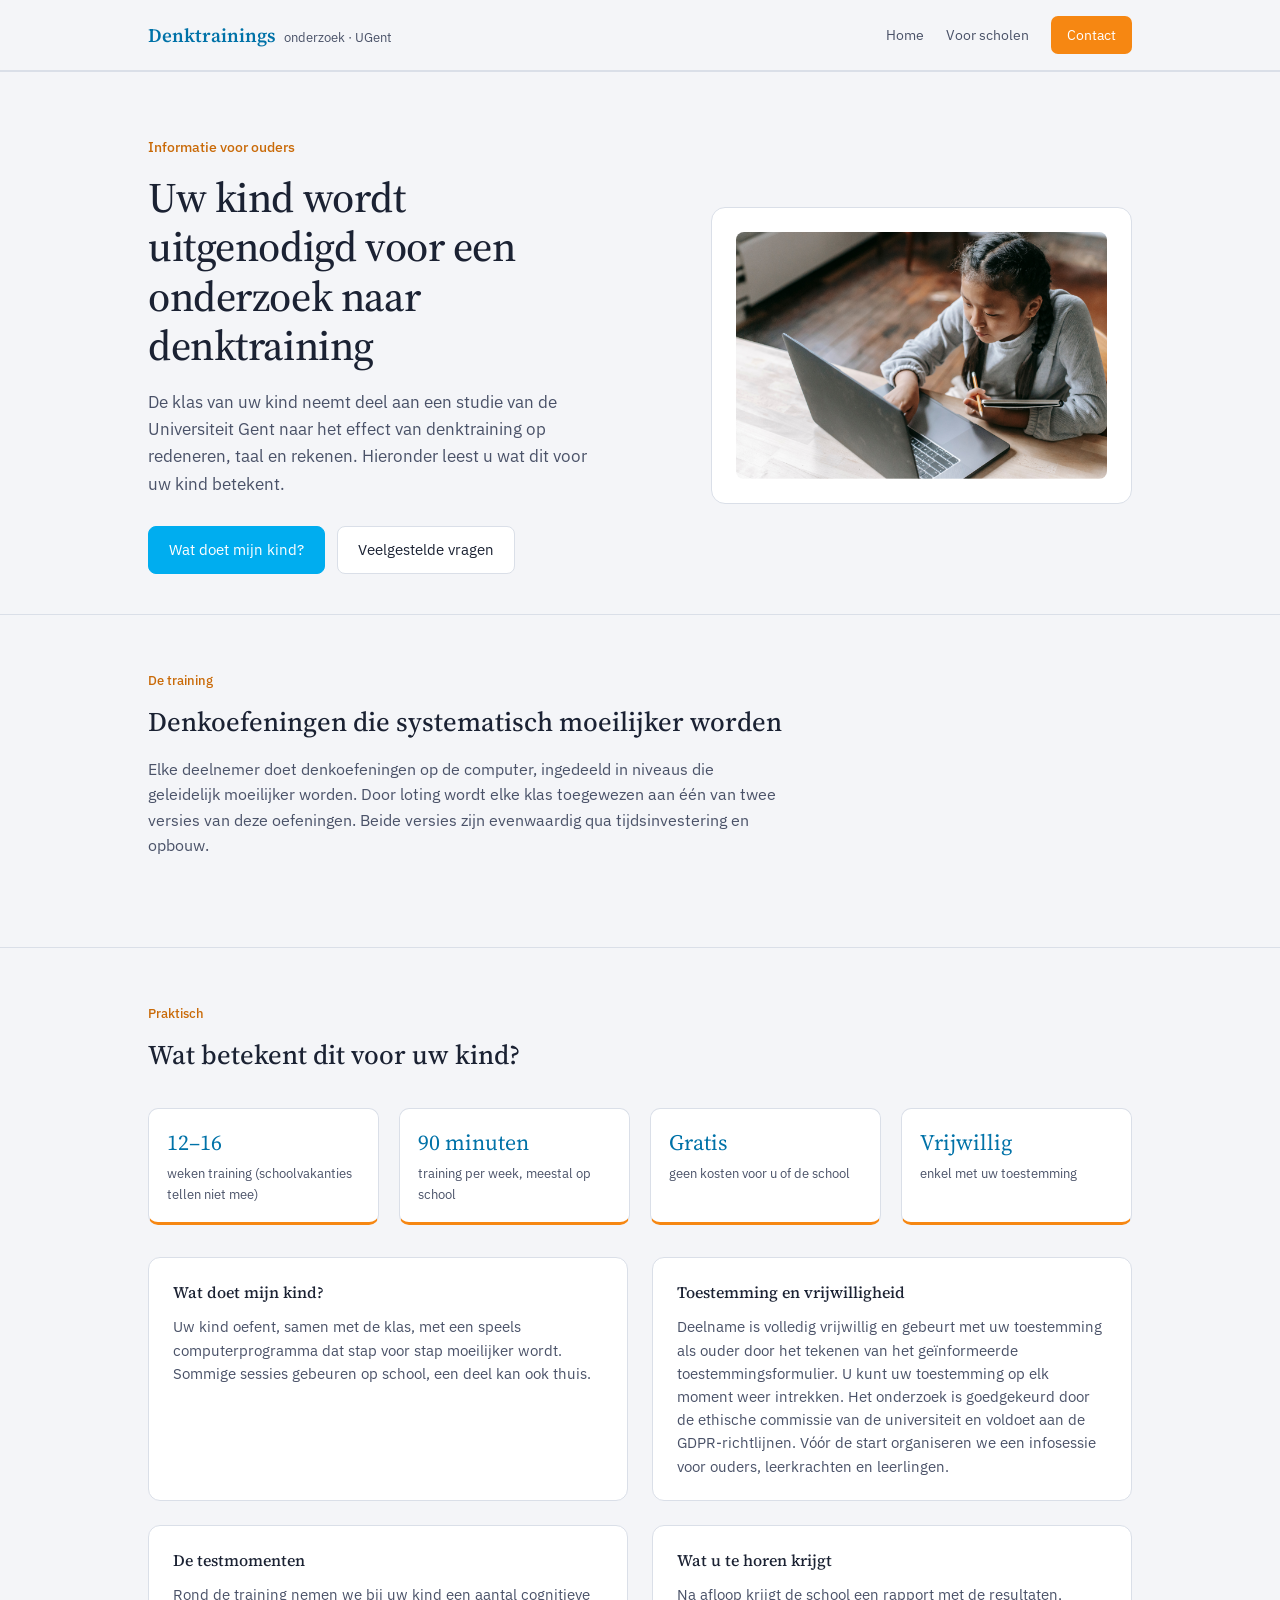
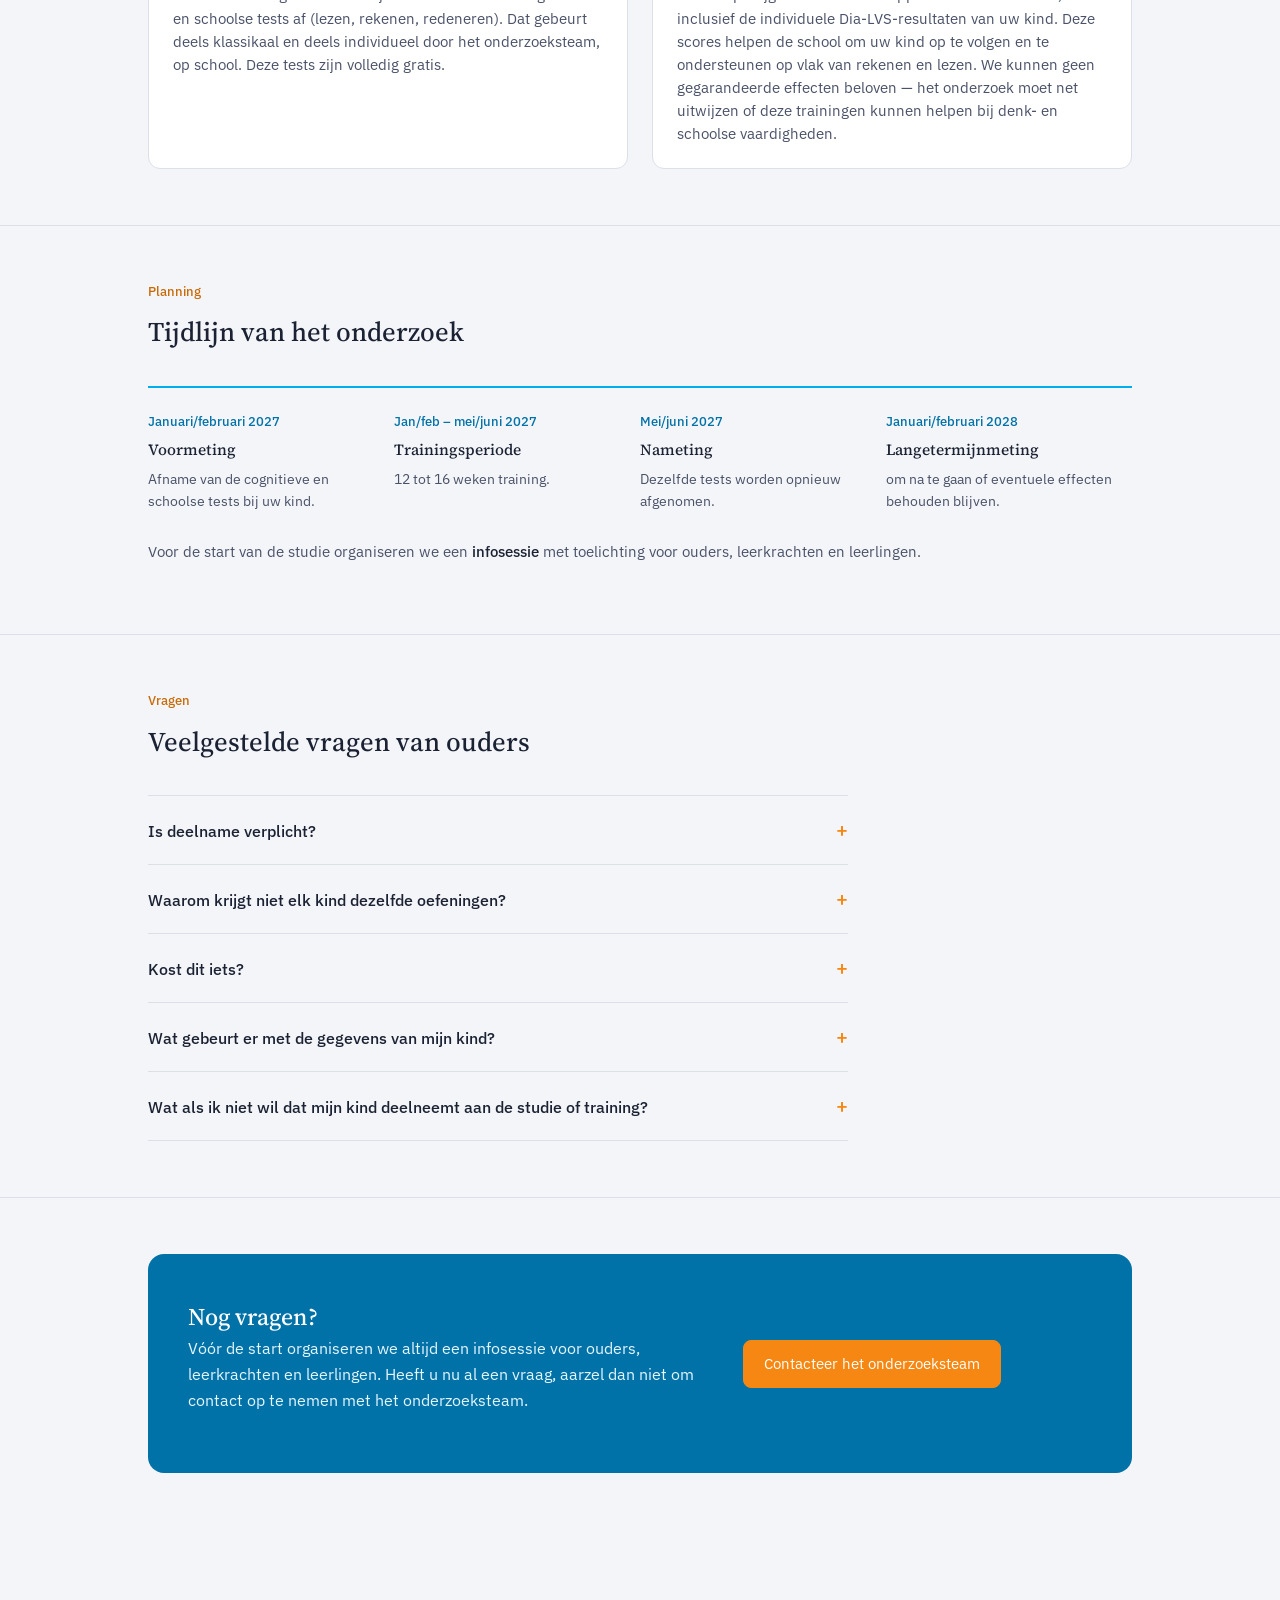
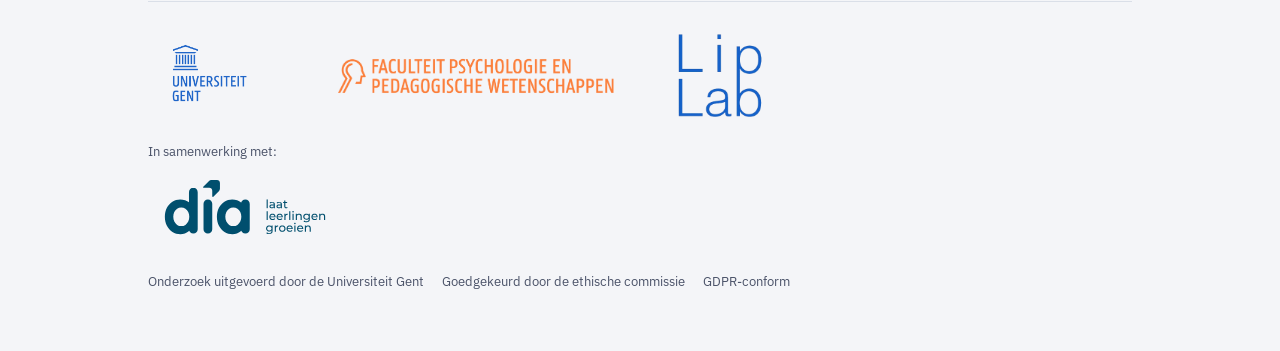
==== ouders.html @ ba345ba7 "make information website" ====
<!DOCTYPE html>
<html lang="nl">
<head>
<meta charset="UTF-8">
<meta name="viewport" content="width=device-width, initial-scale=1.0">
<title>Informatie voor ouders</title>
<link rel="preconnect" href="https://fonts.googleapis.com">
<link rel="preconnect" href="https://fonts.gstatic.com" crossorigin>
<link href="https://fonts.googleapis.com/css2?family=Source+Serif+4:opsz,wght@8..60,400;8..60,500;8..60,600&family=IBM+Plex+Sans:wght@400;500;600&display=swap" rel="stylesheet">
<link rel="stylesheet" href="assets/style.css">
</head>
<body>

<header>
  <div class="headerbar">
    <a href="index.html" class="wordmark"><b>Denktrainings</b><span>onderzoek · UGent</span></a>
    <nav>
      <a href="index.html" class="hide-mobile">Home</a>
      <a href="scholen.html" class="hide-mobile">Voor scholen</a>
      <a href="#contact" class="pill">Contact</a>
    </nav>
  </div>
</header>

<main>
  <section class="hero" style="padding-bottom: 40px;">
  <div class="wrap hero-grid">
    <div>
      <div class="eyebrow-line">Informatie voor ouders</div>
      <h1 style="max-width: 20ch;">Uw kind wordt uitgenodigd voor een onderzoek naar denktraining</h1>
      <p class="lead" style="margin-top: 18px;">De klas van uw kind neemt deel aan een studie van de Universiteit Gent naar het effect van denktraining op redeneren, taal en rekenen. Hieronder leest u wat dit voor uw kind betekent.</p>
      <div class="cta-row">
        <a href="#deelname" class="btn btn-primary">Wat doet mijn kind?</a>
        <a href="#faq" class="btn btn-ghost">Veelgestelde vragen</a>
      </div>
    </div>
    <figure class="hero-image" style="margin: 0;">
      <img src="assets/img/foto-ouders.png" alt="Kind op een computer">
    </figure>
  </div>
</section>


  <section id="trainingen">
    <div class="wrap">
      <div class="section-head narrow">
        <div class="section-tag">De training</div>
        <h2 class="section-title">Denkoefeningen die systematisch moeilijker worden</h2>
        <p style="margin-top: 14px;">Elke deelnemer doet denkoefeningen op de computer, ingedeeld in niveaus die geleidelijk moeilijker worden. Door loting wordt elke klas toegewezen aan één van twee versies van deze oefeningen. Beide versies zijn evenwaardig qua tijdsinvestering en opbouw.</p>
      </div>
    </div>
  </section>

  <section id="deelname">
    <div class="wrap">
      <div class="section-head">
        <div class="section-tag">Praktisch</div>
        <h2 class="section-title">Wat betekent dit voor uw kind?</h2>
      </div>

      <div class="fact-strip" style="margin-bottom: 32px;">
        <div class="fact"><div class="num">12–16</div><div class="label">weken training (schoolvakanties tellen niet mee)</div></div>
        <div class="fact"><div class="num">90 minuten</div><div class="label">training per week, meestal op school</div></div>
        <div class="fact"><div class="num">Gratis</div><div class="label">geen kosten voor u of de school</div></div>
        <div class="fact"><div class="num">Vrijwillig</div><div class="label">enkel met uw toestemming</div></div>
      </div>

      <div class="practical-grid">
        <div class="info-card">
          <h3>Wat doet mijn kind?</h3>
          <p>Uw kind oefent, samen met de klas, met een speels computerprogramma dat stap voor stap moeilijker wordt. Sommige sessies gebeuren op school, een deel kan ook thuis.</p>
        </div>
        <div class="info-card">
          <h3>Toestemming en vrijwilligheid</h3>
          <p>Deelname is volledig vrijwillig en gebeurt met uw toestemming als ouder door het tekenen van het geïnformeerde toestemmingsformulier. U kunt uw toestemming op elk moment weer intrekken. Het onderzoek is goedgekeurd door de ethische commissie van de universiteit en voldoet aan de GDPR-richtlijnen. Vóór de start organiseren we een infosessie voor ouders, leerkrachten en leerlingen.</p>
        </div>
        <div class="info-card">
          <h3>De testmomenten</h3>
          <p>Rond de training nemen we bij uw kind een aantal cognitieve en schoolse tests af (lezen, rekenen, redeneren). Dat gebeurt deels klassikaal en deels individueel door het onderzoeksteam, op school. Deze tests zijn volledig gratis.</p>
        </div>
        <div class="info-card">
          <h3>Wat u te horen krijgt</h3>
          <p>Na afloop krijgt de school een rapport met de resultaten, inclusief de individuele Dia-LVS-resultaten van uw kind. Deze scores helpen de school om uw kind op te volgen en te ondersteunen op vlak van rekenen en lezen. We kunnen geen gegarandeerde effecten beloven — het onderzoek moet net uitwijzen of deze trainingen kunnen helpen bij denk- en schoolse vaardigheden.</p>
        </div>
      </div>
    </div>
  </section>

  <section id="tijdlijn">
    <div class="wrap">
      <div class="section-head">
        <div class="section-tag">Planning</div>
        <h2 class="section-title">Tijdlijn van het onderzoek</h2>
      </div>
      <div class="timeline">
        <div class="tl-item">
          <div class="tl-when">Januari/februari 2027</div>
          <h3>Voormeting</h3>
          <p>Afname van de cognitieve en schoolse tests bij uw kind.</p>
        </div>
        <div class="tl-item">
          <div class="tl-when">Jan/feb – mei/juni 2027</div>
          <h3>Trainingsperiode</h3>
          <p>12 tot 16 weken training.</p>
        </div>
        <div class="tl-item">
          <div class="tl-when">Mei/juni 2027</div>
          <h3>Nameting</h3>
          <p>Dezelfde tests worden opnieuw afgenomen.</p>
        </div>
        <div class="tl-item">
          <div class="tl-when">Januari/februari 2028</div>
          <h3>Langetermijnmeting</h3>
          <p>om na te gaan of eventuele effecten behouden blijven.</p>
        </div>
      </div>
      <p style="margin-top: 24px; font-size: 14.5px;">Voor de start van de studie organiseren we een <strong style="color: var(--ink); font-weight: 500;">infosessie</strong> met toelichting voor ouders, leerkrachten en leerlingen. </p>
    </div>
  </section>

  <section id="faq">
    <div class="wrap">
      <div class="section-head narrow">
        <div class="section-tag">Vragen</div>
        <h2 class="section-title">Veelgestelde vragen van ouders</h2>
      </div>
      <div class="narrow">
        <details class="faq-item">
          <summary>Is deelname verplicht?</summary>
          <p class="faq-a">Nee. Deelname is volledig vrijwillig en gebeurt enkel met uw toestemming als ouder door het tekenen van het geïnformeerde toestemmingsformulier. U kunt uw toestemming op elk moment weer intrekken.</p>
        </details>
        <details class="faq-item">
          <summary>Waarom krijgt niet elk kind dezelfde oefeningen?</summary>
          <p class="faq-a">Door loting krijgt uw kind één van twee versies van de denkoefeningen. Beide versies zijn even volwaardig — uw kind doet in beide gevallen een zinvolle activiteit.</p>
        </details>
        <details class="faq-item">
          <summary>Kost dit iets?</summary>
          <p class="faq-a">Nee, deelname is volledig gratis. Het onderzoeksteam staat in voor al het testmateriaal.</p>
        </details>
        <details class="faq-item">
          <summary>Wat gebeurt er met de gegevens van mijn kind?</summary>
          <p class="faq-a">De gegevens van uw kind worden vertrouwelijk behandeld en volgens de GDPR-richtlijnen verwerkt. De gegevens worden geanonimiseerd, waardoor ze niet meer rechtstreeks aan uw kind kunnen worden gekoppeld. Resultaten worden alleen op groepsniveau gerapporteerd, zodat individuele kinderen niet herkenbaar zijn. Het onderzoek werd goedgekeurd door de ethische commissie van de universiteit.</p>
        </details>
        <details class="faq-item">
          <summary>Wat als ik niet wil dat mijn kind deelneemt aan de studie of training?</summary>
          <p class="faq-a">Dat is geen probleem. De leerkracht voorziet een alternatieve activiteit voor uw kind.</p>
        </details>
      </div>
    </div>
  </section>

  <section id="contact">
    <div class="wrap">
      <div class="contact-box">
        <div>
          <h2>Nog vragen?</h2>
          <p>Vóór de start organiseren we altijd een infosessie voor ouders, leerkrachten en leerlingen. Heeft u nu al een vraag, aarzel dan niet om contact op te nemen met het onderzoeksteam.</p>
        </div>
        <div>
          <a href="mailto:zita.meijer@ugent.be" class="btn btn-orange">Contacteer het onderzoeksteam</a>
        </div>
      </div>
    </div>
  </section>
</main>

<footer>
  <div class="wrap">

    <div class="footer-logos">
      <img src="assets/img/logo-ugent.png" alt="Universiteit Gent">
      <img src="assets/img/logo-fppw.png" alt="Faculteit Psychologie en Pedagogische Wetenschappen">
      <img src="assets/img/logo-lab.png" alt="LIPLab">
    </div>

    <div class="footer-partner">
    <span>In samenwerking met:</span>
    <img src="assets/img/logo-dia.svg" alt="Dia">
    </div>

    <div class="footer-meta">
      <span>Onderzoek uitgevoerd door de Universiteit Gent</span>
      <span>Goedgekeurd door de ethische commissie</span>
      <span>GDPR-conform</span>
    </div>
  </div>
</footer>

</body>
</html>
---- assets/style.css ----
/* ============================================================
   SMART-onderzoek — gedeeld stylesheet
   Kleuren aanpassen? Wijzig gewoon de waarden hieronder bij :root.
   ============================================================ */
:root {
  --ink: #1B2233;
  --ink-soft: #4A5268;
  --paper: #F4F5F8;
  --surface: #FFFFFF;

  /* Merkkleuren — pas hier aan als je andere tinten wil */
  --blue: #00ADEF;
  --blue-deep: #0072A8;
  --blue-pale: #E4F6FF;
  --orange: #F68712;
  --orange-deep: #C96A08;
  --orange-pale: #FFF0DE;

  --line: #DADFE8;
  --focus: #00ADEF;
}
@media (prefers-color-scheme: dark) {
  :root:not([data-theme="light"]) {
    --ink: #E9EBF2;
    --ink-soft: #AEB4C4;
    --paper: #14161F;
    --surface: #1B1E29;
    --blue: #3FC3FF;
    --blue-deep: #8FDBFF;
    --blue-pale: #103244;
    --orange: #FFA03D;
    --orange-deep: #FFC98A;
    --orange-pale: #3A2A14;
    --line: #323647;
  }
}
:root[data-theme="dark"] {
  --ink: #E9EBF2;
  --ink-soft: #AEB4C4;
  --paper: #14161F;
  --surface: #1B1E29;
  --blue: #3FC3FF;
  --blue-deep: #8FDBFF;
  --blue-pale: #103244;
  --orange: #FFA03D;
  --orange-deep: #FFC98A;
  --orange-pale: #3A2A14;
  --line: #323647;
}
* { box-sizing: border-box; }
html { scroll-behavior: smooth; }
body {
  margin: 0;
  background: var(--paper);
  color: var(--ink);
  font-family: 'IBM Plex Sans', sans-serif;
  line-height: 1.6;
  -webkit-font-smoothing: antialiased;
}
h1, h2, h3 { font-family: 'Source Serif 4', serif; font-weight: 500; color: var(--ink); margin: 0; }
p { margin: 0 0 1em; color: var(--ink-soft); }
a { color: var(--blue-deep); }
a:focus-visible, button:focus-visible, .tab:focus-visible, summary:focus-visible {
  outline: 2px solid var(--focus); outline-offset: 3px;
}
img { max-width: 100%; display: block; border-radius: 12px; }
.wrap { max-width: 1040px; margin: 0 auto; padding: 0 28px; }
.narrow { max-width: 700px; }

/* ---------- header ---------- */
header {
  position: sticky; top: 0; z-index: 20;
  background: color-mix(in srgb, var(--paper) 88%, transparent);
  backdrop-filter: blur(6px);
  border-bottom: 0.5px solid var(--line);
}
.headerbar { display: flex; align-items: center; justify-content: space-between; padding: 16px 28px; max-width: 1040px; margin: 0 auto; }
.wordmark { display: flex; align-items: baseline; gap: 8px; font-family: 'Source Serif 4', serif; font-size: 19px; text-decoration: none; }
.wordmark b { color: var(--blue-deep); font-weight: 600; }
.wordmark span { color: var(--ink-soft); font-size: 13px; font-family: 'IBM Plex Sans', sans-serif; }
nav { display: flex; gap: 22px; align-items: center; }
nav a { color: var(--ink-soft); text-decoration: none; font-size: 14px; }
nav a:hover { color: var(--blue-deep); }
nav a.current { color: var(--blue-deep); font-weight: 500; }
nav a.pill { background: var(--orange); color: #fff; padding: 8px 16px; border-radius: 7px; }
nav a.pill:hover { background: var(--orange-deep); color: #fff; }
nav a.pill-blue { background: var(--blue); color: #fff; padding: 8px 16px; border-radius: 7px; }
nav a.pill-blue:hover { background: var(--blue-deep); color: #fff; }
@media (max-width: 760px) { nav .hide-mobile { display: none; } }

/* ---------- hero ---------- */
.hero { padding: 64px 0 56px; }
.hero-grid { display: grid; grid-template-columns: 1.1fr 0.9fr; gap: 48px; align-items: center; }
@media (max-width: 800px) { .hero-grid { grid-template-columns: 1fr; } }
.eyebrow-line { font-size: 14px; color: var(--orange-deep); font-weight: 500; margin-bottom: 14px; }
.hero h1 { font-size: clamp(30px, 4vw, 42px); line-height: 1.18; letter-spacing: -0.01em; }
.hero p.lead { font-size: 17px; margin-top: 18px; max-width: 46ch; }
.cta-row { display: flex; gap: 12px; margin-top: 28px; flex-wrap: wrap; }
.btn {
  display: inline-flex; align-items: center; gap: 8px;
  padding: 11px 20px; border-radius: 8px; font-size: 15px;
  text-decoration: none; border: 0.5px solid var(--line); cursor: pointer;
  font-family: inherit;
}
.btn-primary { background: var(--blue); color: #fff; border-color: var(--blue); }
.btn-primary:hover { background: var(--blue-deep); }
.btn-orange { background: var(--orange); color: #fff; border-color: var(--orange); }
.btn-orange:hover { background: var(--orange-deep); }
.btn-ghost { background: var(--surface); color: var(--ink); }
.btn-ghost:hover { border-color: var(--blue); color: var(--blue-deep); }

.chain-figure, .hero-image { background: var(--surface); border: 0.5px solid var(--line); border-radius: 14px; padding: 24px; }
.chain-figure svg { width: 100%; height: auto; display: block; }
.chain-caption { font-size: 13px; color: var(--ink-soft); margin-top: 14px; text-align: center; }
.hero-image img { width: 100%; height: auto; border-radius: 8px; }
.hero-image figcaption { font-size: 13px; color: var(--ink-soft); margin-top: 12px; text-align: center; }

/* ---------- section shells ---------- */
section { padding: 56px 0; border-top: 0.5px solid var(--line); }
.section-head { max-width: 640px; margin-bottom: 32px; }
.section-tag { font-size: 13px; color: var(--orange-deep); font-weight: 500; margin-bottom: 8px; }
h2.section-title { font-size: 27px; }

.two-col { display: grid; grid-template-columns: 1fr 1fr; gap: 40px; }
@media (max-width: 760px) { .two-col { grid-template-columns: 1fr; } }

.bullet-list { list-style: none; margin: 0; padding: 0; }
.bullet-list li { position: relative; padding-left: 22px; margin-bottom: 10px; color: var(--ink-soft); }
.bullet-list li::before {
  content: ""; position: absolute; left: 0; top: 9px;
  width: 6px; height: 6px; border-radius: 50%; background: var(--blue);
}

/* ---------- gelijkwaardige trainingen (SMART / N-back) ---------- */
.training-grid { display: grid; grid-template-columns: 1fr 1fr; gap: 24px; }
@media (max-width: 760px) { .training-grid { grid-template-columns: 1fr; } }
.training-card { background: var(--surface); border: 0.5px solid var(--line); border-radius: 14px; padding: 26px 26px 24px; border-top: 3px solid var(--blue); }
.training-card.orange { border-top-color: var(--orange); }
.training-card .tag {
  display: inline-block; font-size: 12px; font-weight: 500; padding: 3px 10px;
  border-radius: 999px; background: var(--blue-pale); color: var(--blue-deep); margin-bottom: 12px;
}
.training-card.orange .tag { background: var(--orange-pale); color: var(--orange-deep); }
.training-card h3 { font-size: 18px; margin-bottom: 10px; }
.training-card p { font-size: 14.5px; }
.training-card img { margin-top: 14px; }

/* ---------- praktische info ---------- */
.practical-grid { display: grid; grid-template-columns: 1fr 1fr; gap: 24px; }
@media (max-width: 760px) { .practical-grid { grid-template-columns: 1fr; } }
.info-card { background: var(--surface); border: 0.5px solid var(--line); border-radius: 12px; padding: 22px 24px; }
.info-card h3 { font-size: 16px; margin-bottom: 10px; }
.info-card p { font-size: 14.5px; margin-bottom: 0; }

/* ---------- timeline ---------- */
.timeline { display: grid; grid-template-columns: repeat(4, 1fr); gap: 0; margin-top: 8px; }
@media (max-width: 760px) { .timeline { grid-template-columns: 1fr; } }
.tl-item { position: relative; padding: 24px 18px 4px 0; border-top: 2px solid var(--blue); }
@media (max-width: 760px) {
  .tl-item { border-top: none; border-left: 2px solid var(--blue); padding: 4px 0 24px 18px; }
}
.tl-item .tl-when { font-size: 13px; color: var(--blue-deep); font-weight: 500; margin-bottom: 6px; }
.tl-item h3 { font-size: 15.5px; margin-bottom: 6px; }
.tl-item p { font-size: 13.5px; margin-bottom: 0; }

/* ---------- faq ---------- */
.faq-item { border-top: 0.5px solid var(--line); padding: 18px 0; }
.faq-item:last-child { border-bottom: 0.5px solid var(--line); }
.faq-item summary { cursor: pointer; font-size: 16px; font-weight: 500; list-style: none; display: flex; justify-content: space-between; gap: 16px; align-items: baseline; }
.faq-item summary::-webkit-details-marker { display: none; }
.faq-item summary::after { content: "+"; font-size: 20px; color: var(--orange); flex-shrink: 0; }
.faq-item[open] summary::after { content: "–"; }
.faq-item .faq-a { margin-top: 12px; font-size: 15px; }

/* ---------- feiten-strip ---------- */
.fact-strip { display: grid; grid-template-columns: repeat(4, 1fr); gap: 20px; margin-top: 8px; }
@media (max-width: 760px) { .fact-strip { grid-template-columns: 1fr 1fr; } }
.fact { background: var(--surface); border: 0.5px solid var(--line); border-radius: 10px; padding: 16px 18px; border-bottom: 3px solid var(--orange); }
.fact .num { font-family: 'Source Serif 4', serif; font-size: 22px; color: var(--blue-deep); }
.fact .label { font-size: 13px; color: var(--ink-soft); margin-top: 4px; }

/* ---------- keuzekaarten (index) ---------- */
.choice-grid { display: grid; grid-template-columns: 1fr 1fr; gap: 24px; }
@media (max-width: 760px) { .choice-grid { grid-template-columns: 1fr; } }
.choice-card {
  display: block; text-decoration: none; background: var(--surface);
  border: 0.5px solid var(--line); border-radius: 16px; padding: 30px 28px;
  transition: border-color .15s;
}
.choice-card:hover { border-color: var(--blue); }
.choice-card .tag { display: inline-block; font-size: 12px; font-weight: 500; padding: 3px 10px; border-radius: 999px; background: var(--orange-pale); color: var(--orange-deep); margin-bottom: 14px; }
.choice-card h3 { font-size: 21px; color: var(--ink); margin-bottom: 10px; }
.choice-card p { font-size: 14.5px; margin-bottom: 0; }
.choice-card .go { margin-top: 16px; font-size: 14px; color: var(--blue-deep); font-weight: 500; }

/* ---------- contact ---------- */
.contact-box { background: var(--blue-deep); color: #fff; border-radius: 16px; padding: 44px 40px; display: grid; grid-template-columns: 1.2fr 0.8fr; gap: 32px; align-items: center; }
@media (max-width: 760px) { .contact-box { grid-template-columns: 1fr; padding: 32px 24px; } }
.contact-box h2 { color: #fff; font-size: 24px; }
.contact-box p { color: #E4F6FF; }
.contact-box .btn-orange { background: var(--orange); border-color: var(--orange); }
.contact-box .btn-orange:hover { background: var(--orange-deep); }

/* ---------- footer ---------- */
footer { padding: 44px 0 60px; }
.lit-list { list-style: none; padding: 0; margin: 0; font-size: 13.5px; }
.lit-list li { margin-bottom: 10px; color: var(--ink-soft); }
.footer-meta { margin-top: 32px; padding-top: 24px; border-top: 0.5px solid var(--line); font-size: 12.5px; color: var(--ink-soft); display: flex; gap: 18px; flex-wrap: wrap; }
.footer-logos {
  display: flex;
  align-items: center;
  gap: 32px;
  flex-wrap: wrap;
  margin-top: 28px;
  padding-top: 24px;
  border-top: 0.5px solid var(--line);
}
.footer-logos img {
  height: 100px;
  width: auto;
  border-radius: 0;
}
.footer-partner { display: flex; flex-direction: column; align-items: flex-start; gap: 8px; margin-top: 16px; font-size: 13px; color: var(--ink-soft); }
.footer-partner img { height: 80px; width: auto; border-radius: 0; }
.footer-meta { border-top: none; padding-top: 0; margin-top: 20px; }
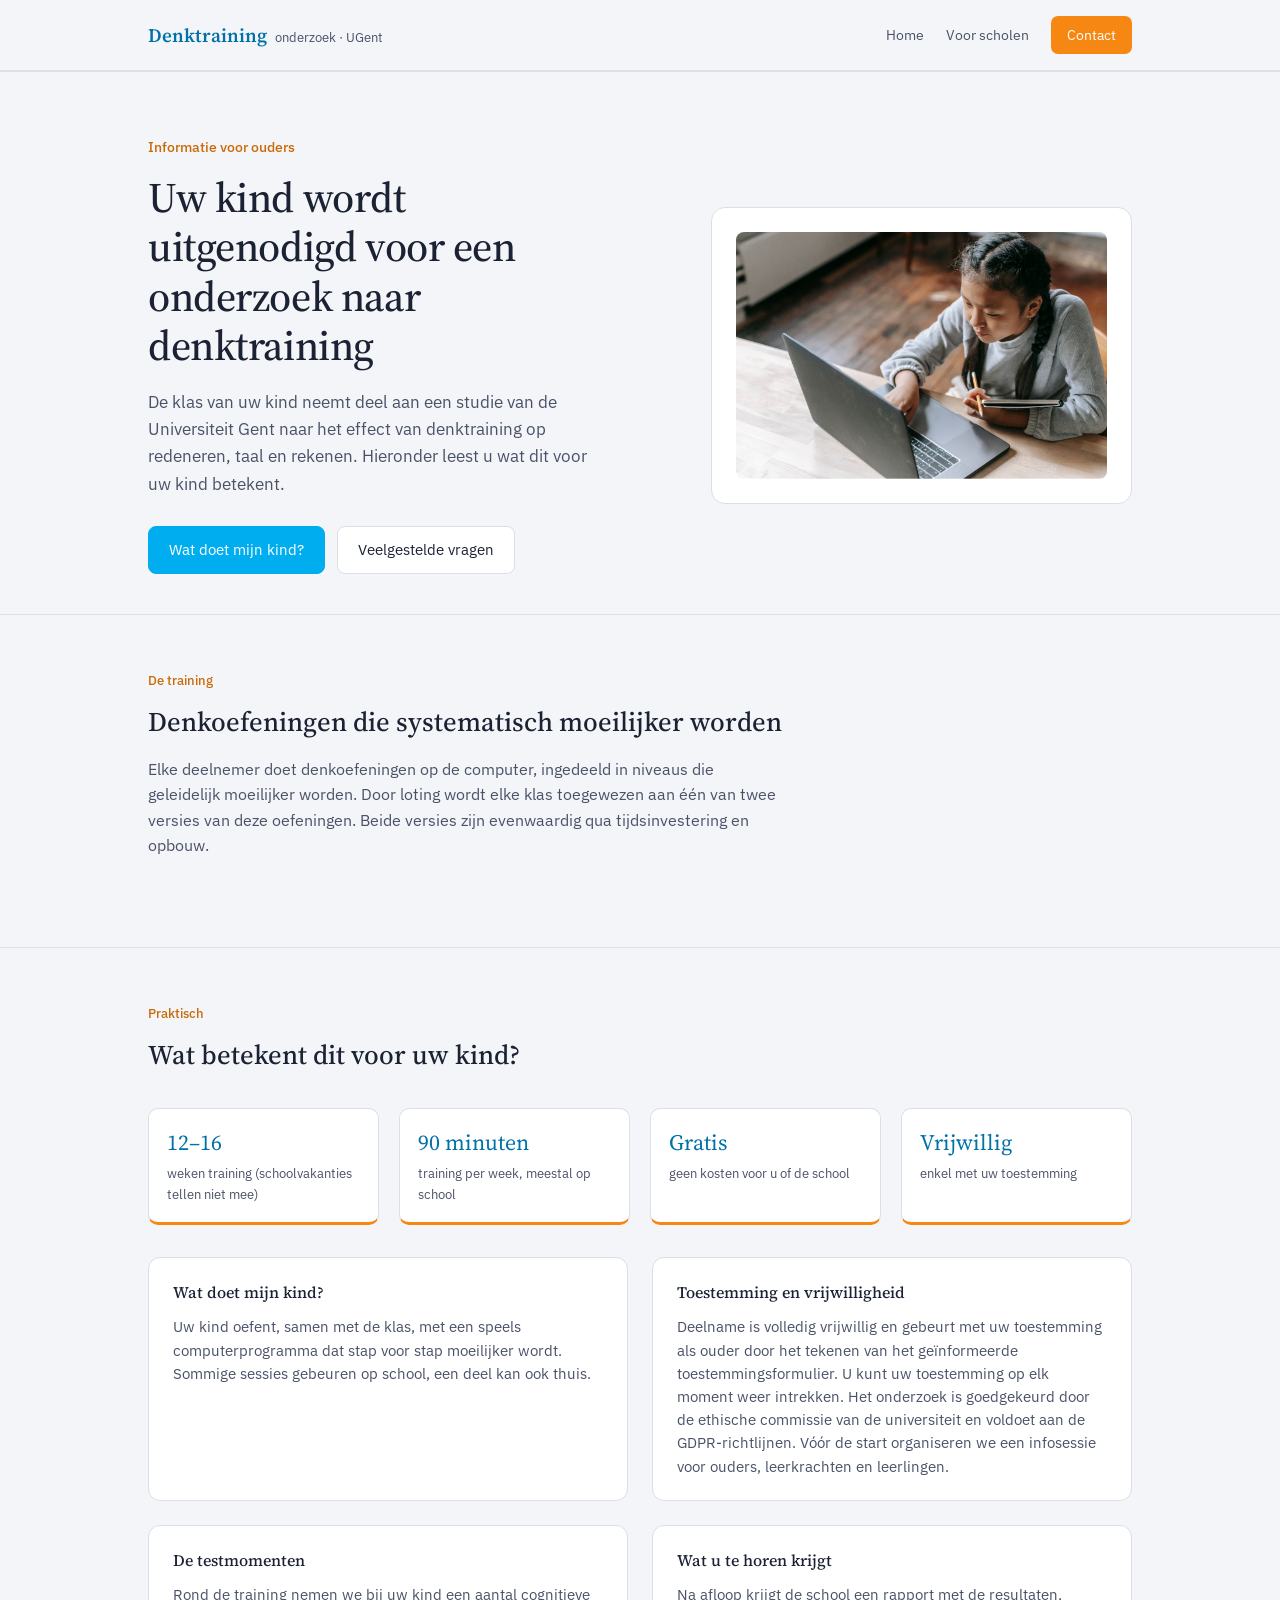
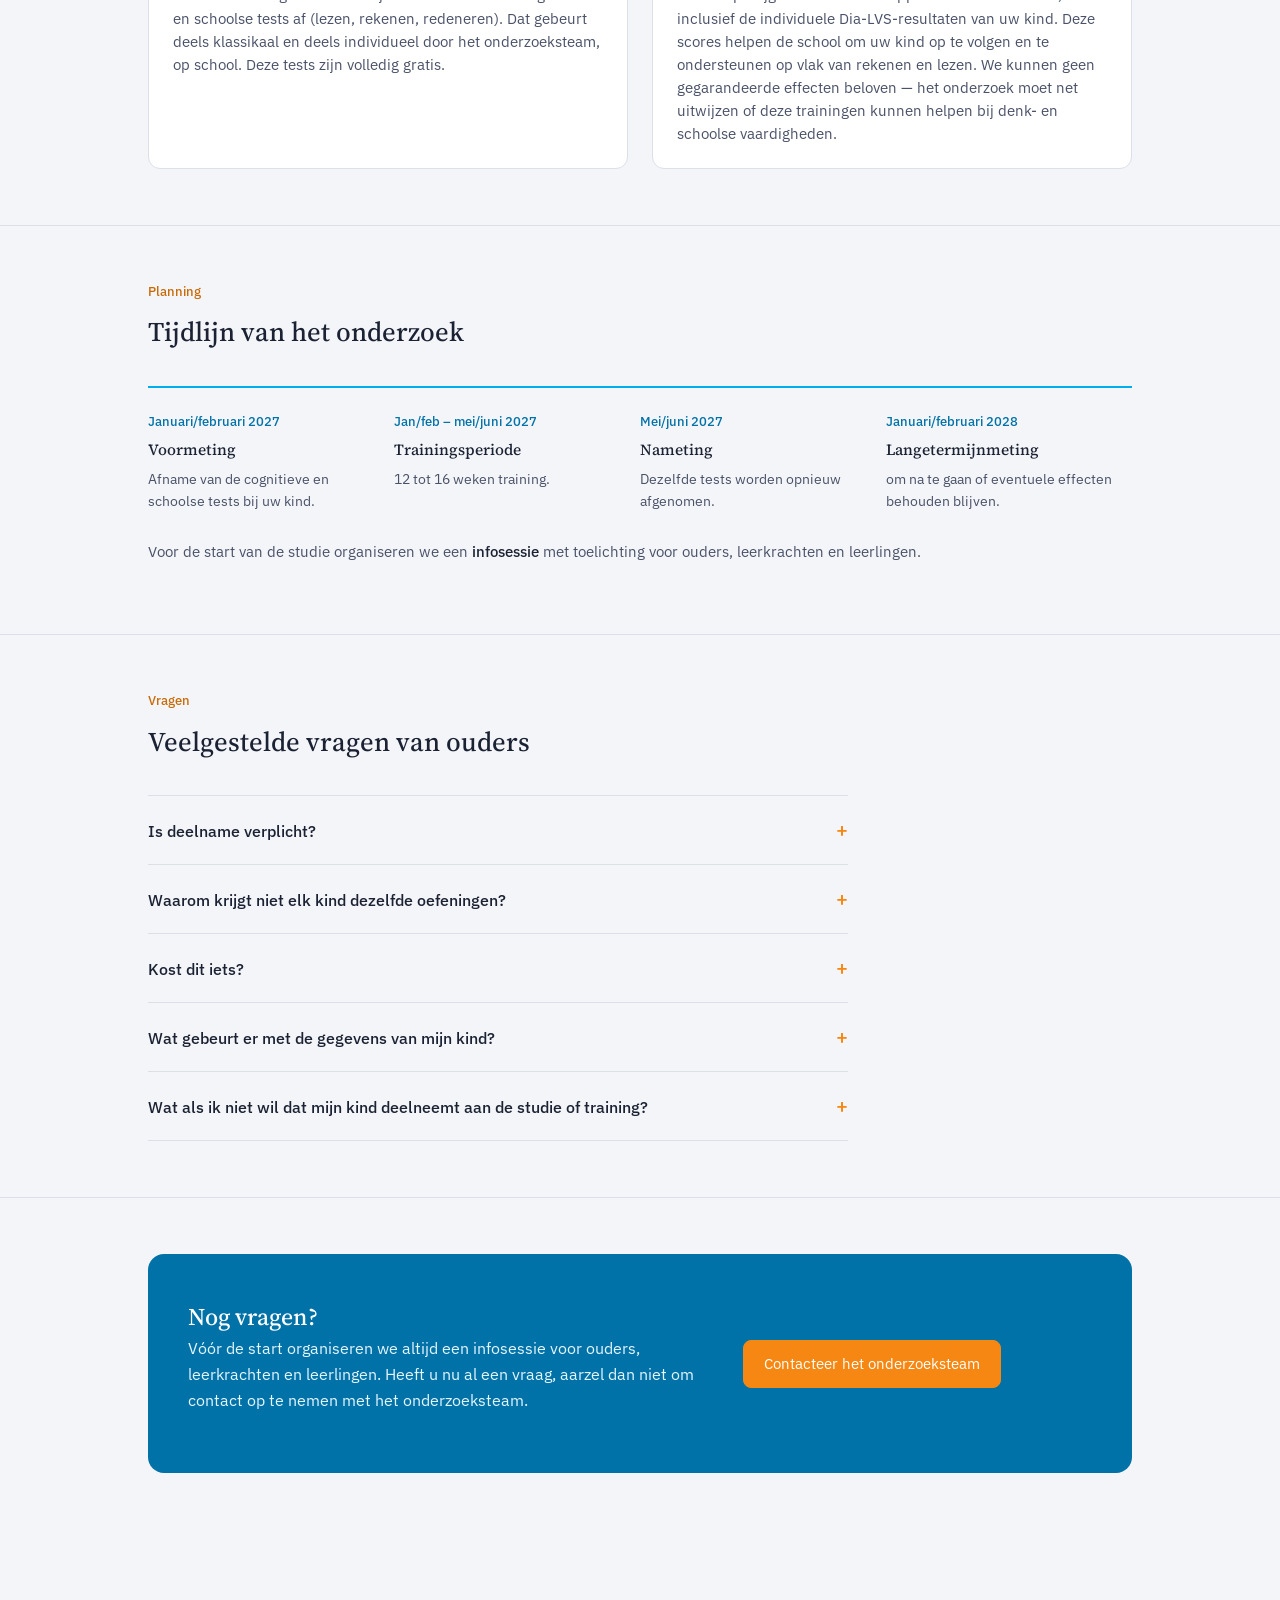
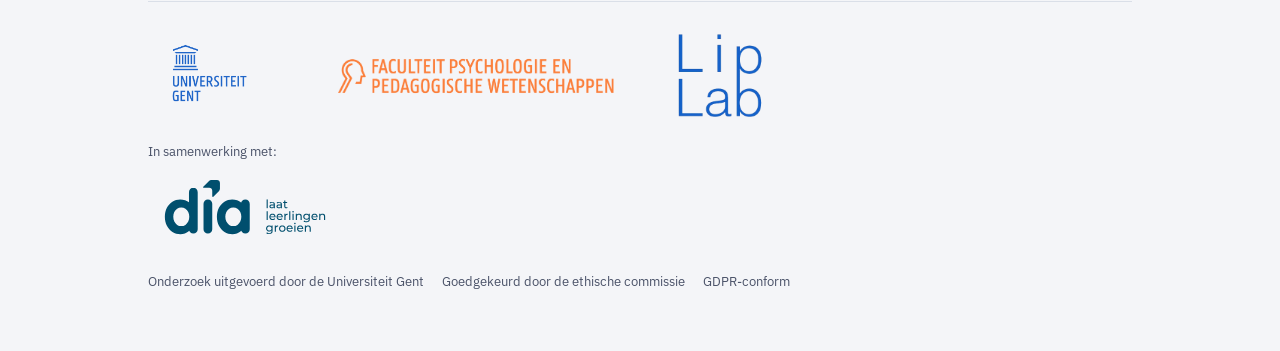
==== commit 831af289: "Update ouders.html" ====
--- a/ouders.html
+++ b/ouders.html
@@ -13,7 +13,7 @@
 
 <header>
   <div class="headerbar">
-    <a href="index.html" class="wordmark"><b>Denktrainings</b><span>onderzoek · UGent</span></a>
+    <a href="index.html" class="wordmark"><b>Denktraining</b><span>onderzoek · UGent</span></a>
     <nav>
       <a href="index.html" class="hide-mobile">Home</a>
       <a href="scholen.html" class="hide-mobile">Voor scholen</a>
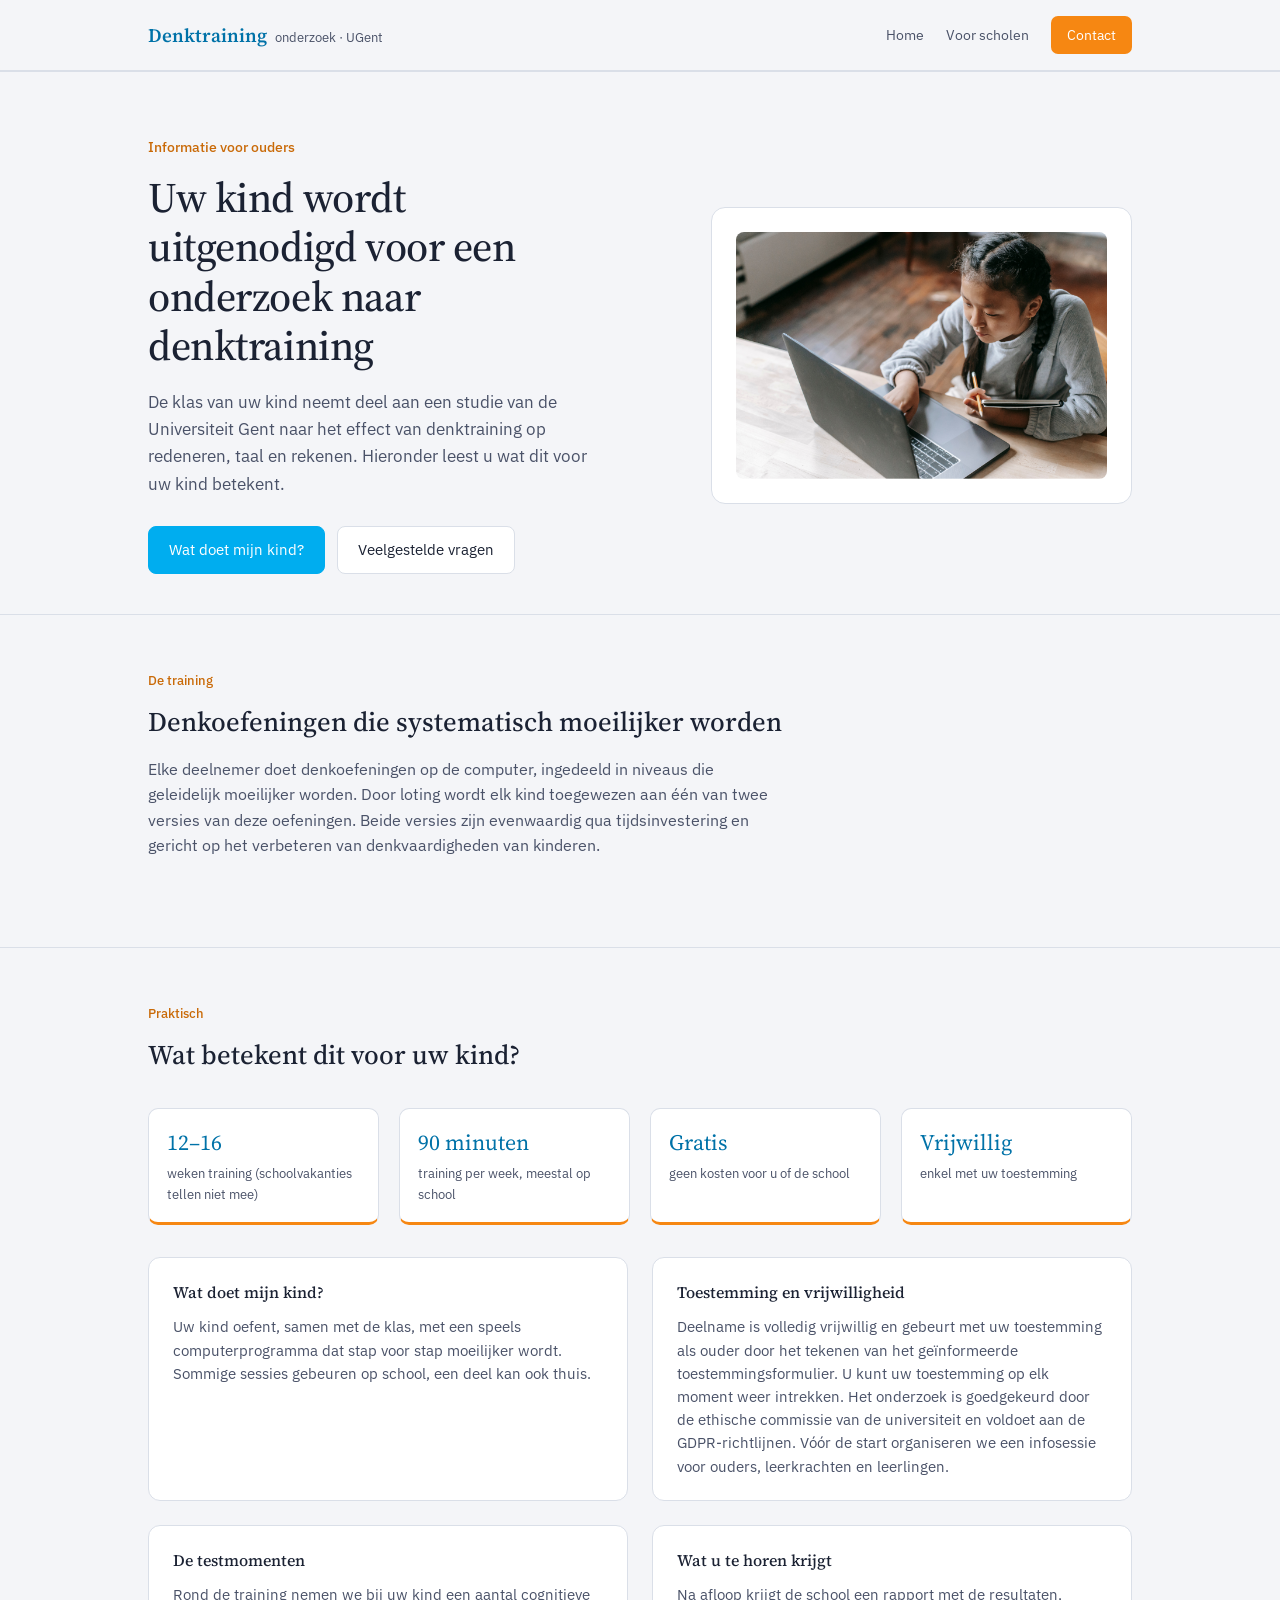
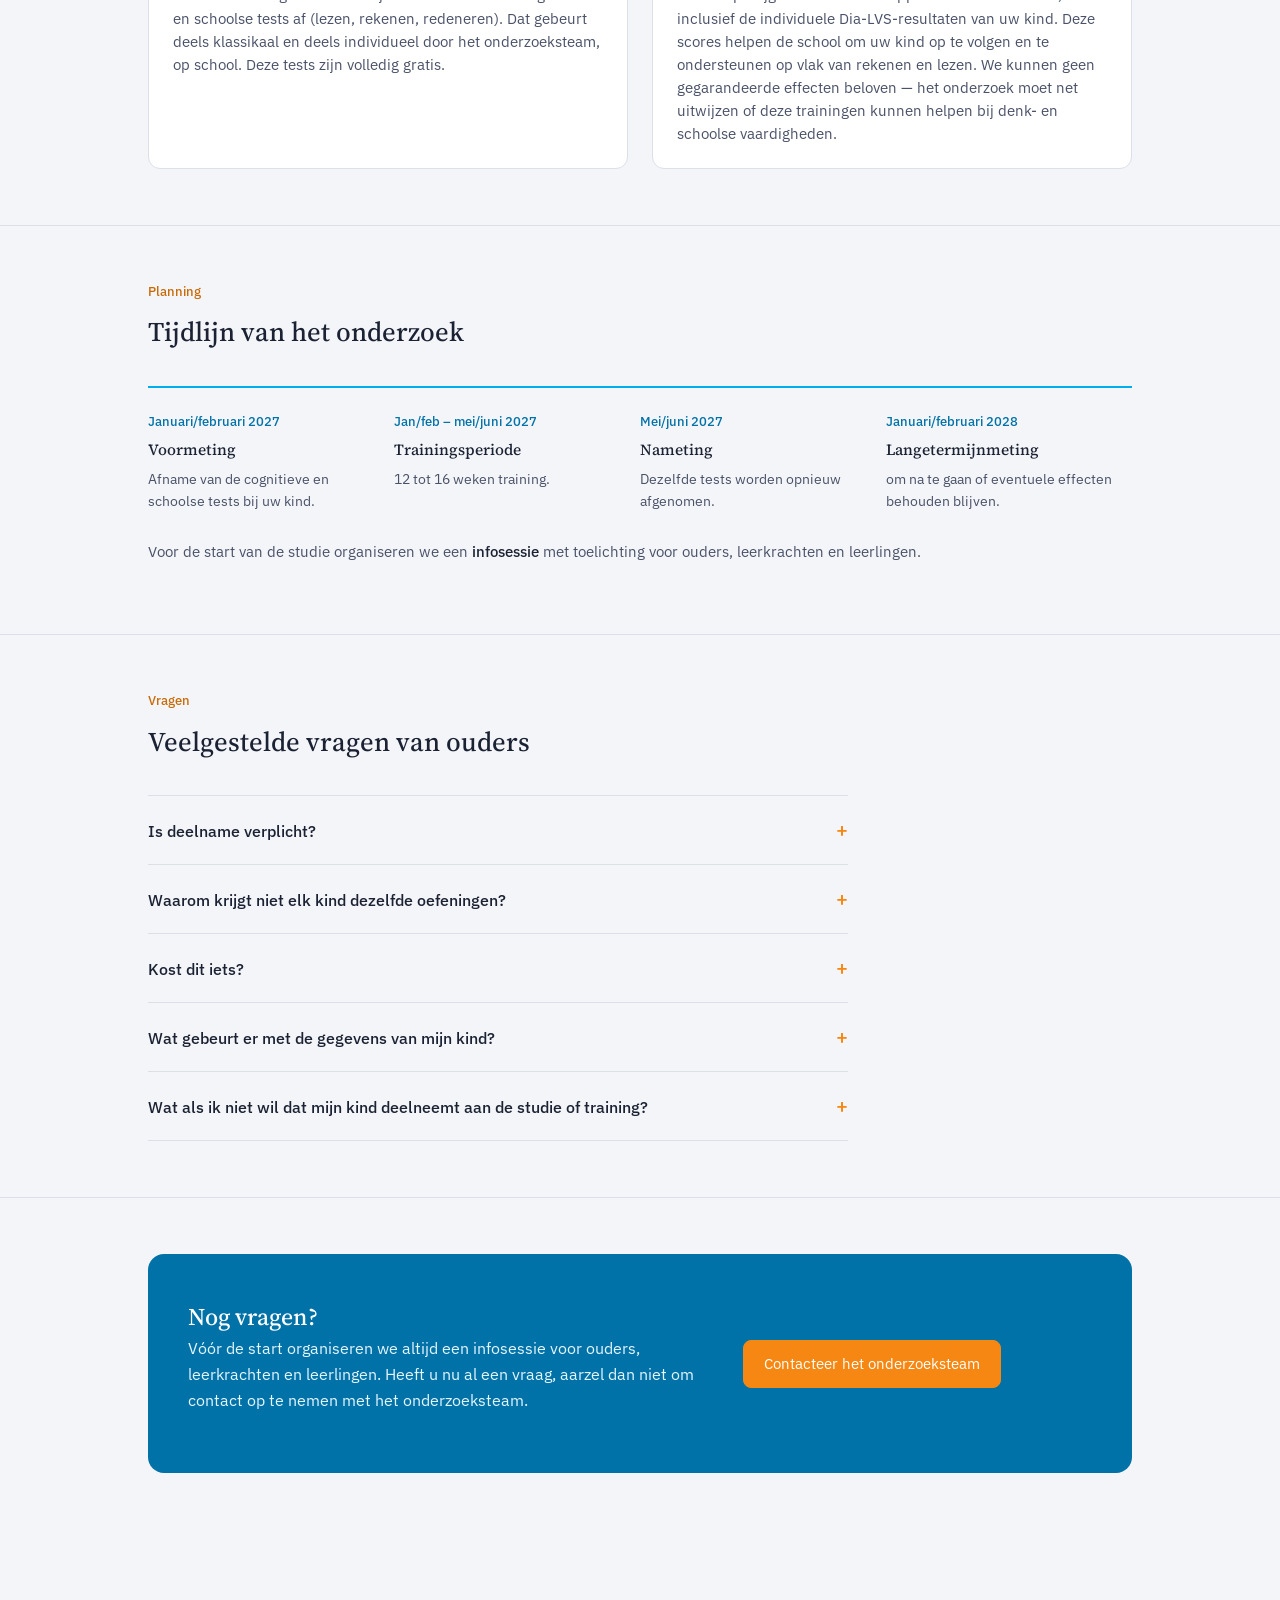
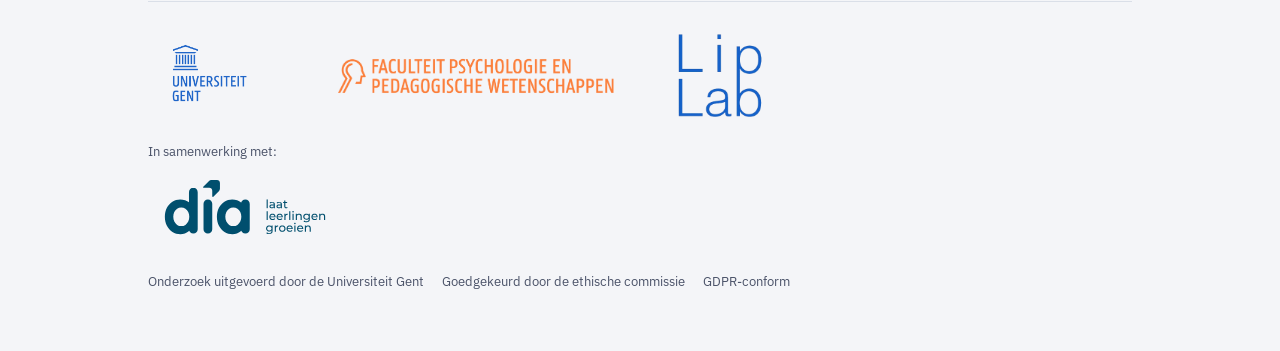
==== commit 7df28ac0: "Update ouders.html" ====
--- a/ouders.html
+++ b/ouders.html
@@ -46,7 +46,7 @@
       <div class="section-head narrow">
         <div class="section-tag">De training</div>
         <h2 class="section-title">Denkoefeningen die systematisch moeilijker worden</h2>
-        <p style="margin-top: 14px;">Elke deelnemer doet denkoefeningen op de computer, ingedeeld in niveaus die geleidelijk moeilijker worden. Door loting wordt elke klas toegewezen aan één van twee versies van deze oefeningen. Beide versies zijn evenwaardig qua tijdsinvestering en opbouw.</p>
+        <p style="margin-top: 14px;">Elke deelnemer doet denkoefeningen op de computer, ingedeeld in niveaus die geleidelijk moeilijker worden. Door loting wordt elk kind toegewezen aan één van twee versies van deze oefeningen. Beide versies zijn evenwaardig qua tijdsinvestering en gericht op het verbeteren van denkvaardigheden van kinderen.</p>
       </div>
     </div>
   </section>
@@ -131,7 +131,7 @@
         </details>
         <details class="faq-item">
           <summary>Waarom krijgt niet elk kind dezelfde oefeningen?</summary>
-          <p class="faq-a">Door loting krijgt uw kind één van twee versies van de denkoefeningen. Beide versies zijn even volwaardig — uw kind doet in beide gevallen een zinvolle activiteit.</p>
+          <p class="faq-a">Door loting krijgt uw kind één van twee versies van de denkoefeningen zodat we deze kunnen vergelijken. Beide versies zijn even volwaardig — uw kind doet in beide gevallen een zinvolle activiteit.</p>
         </details>
         <details class="faq-item">
           <summary>Kost dit iets?</summary>
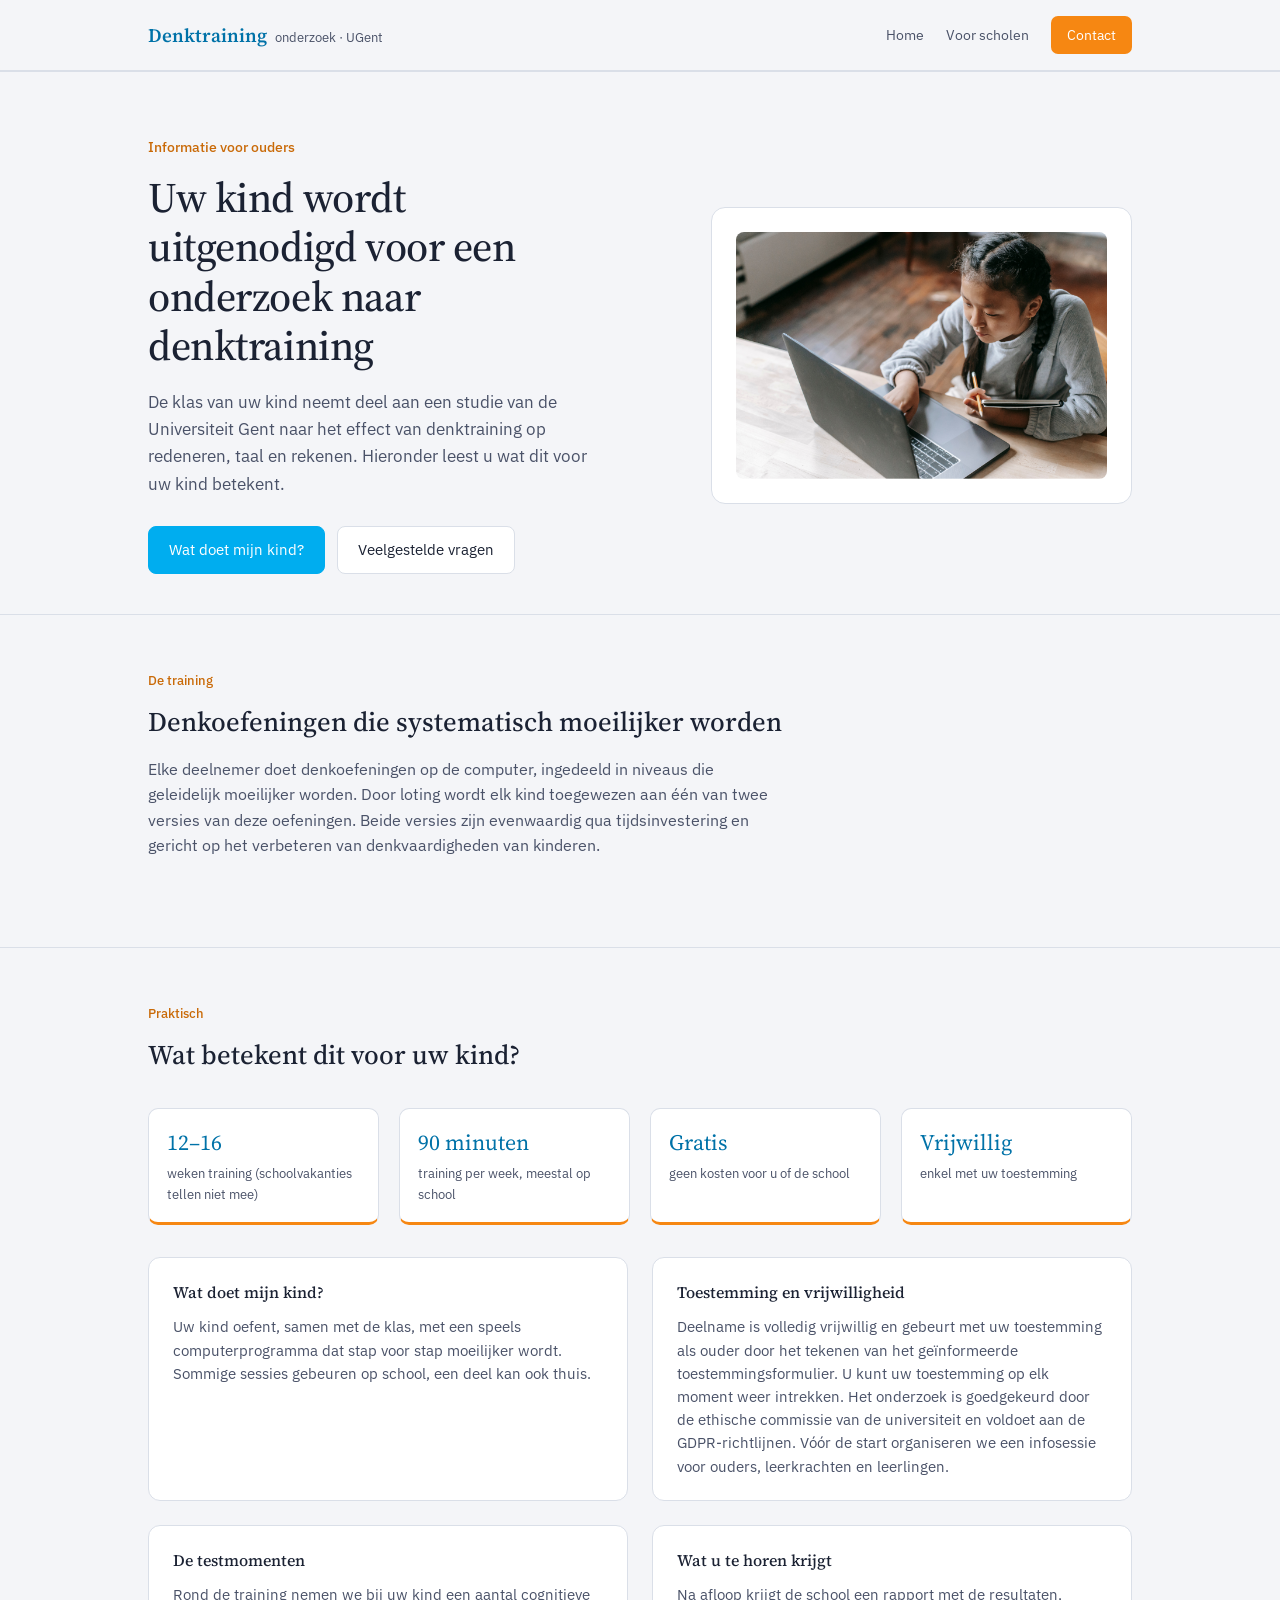
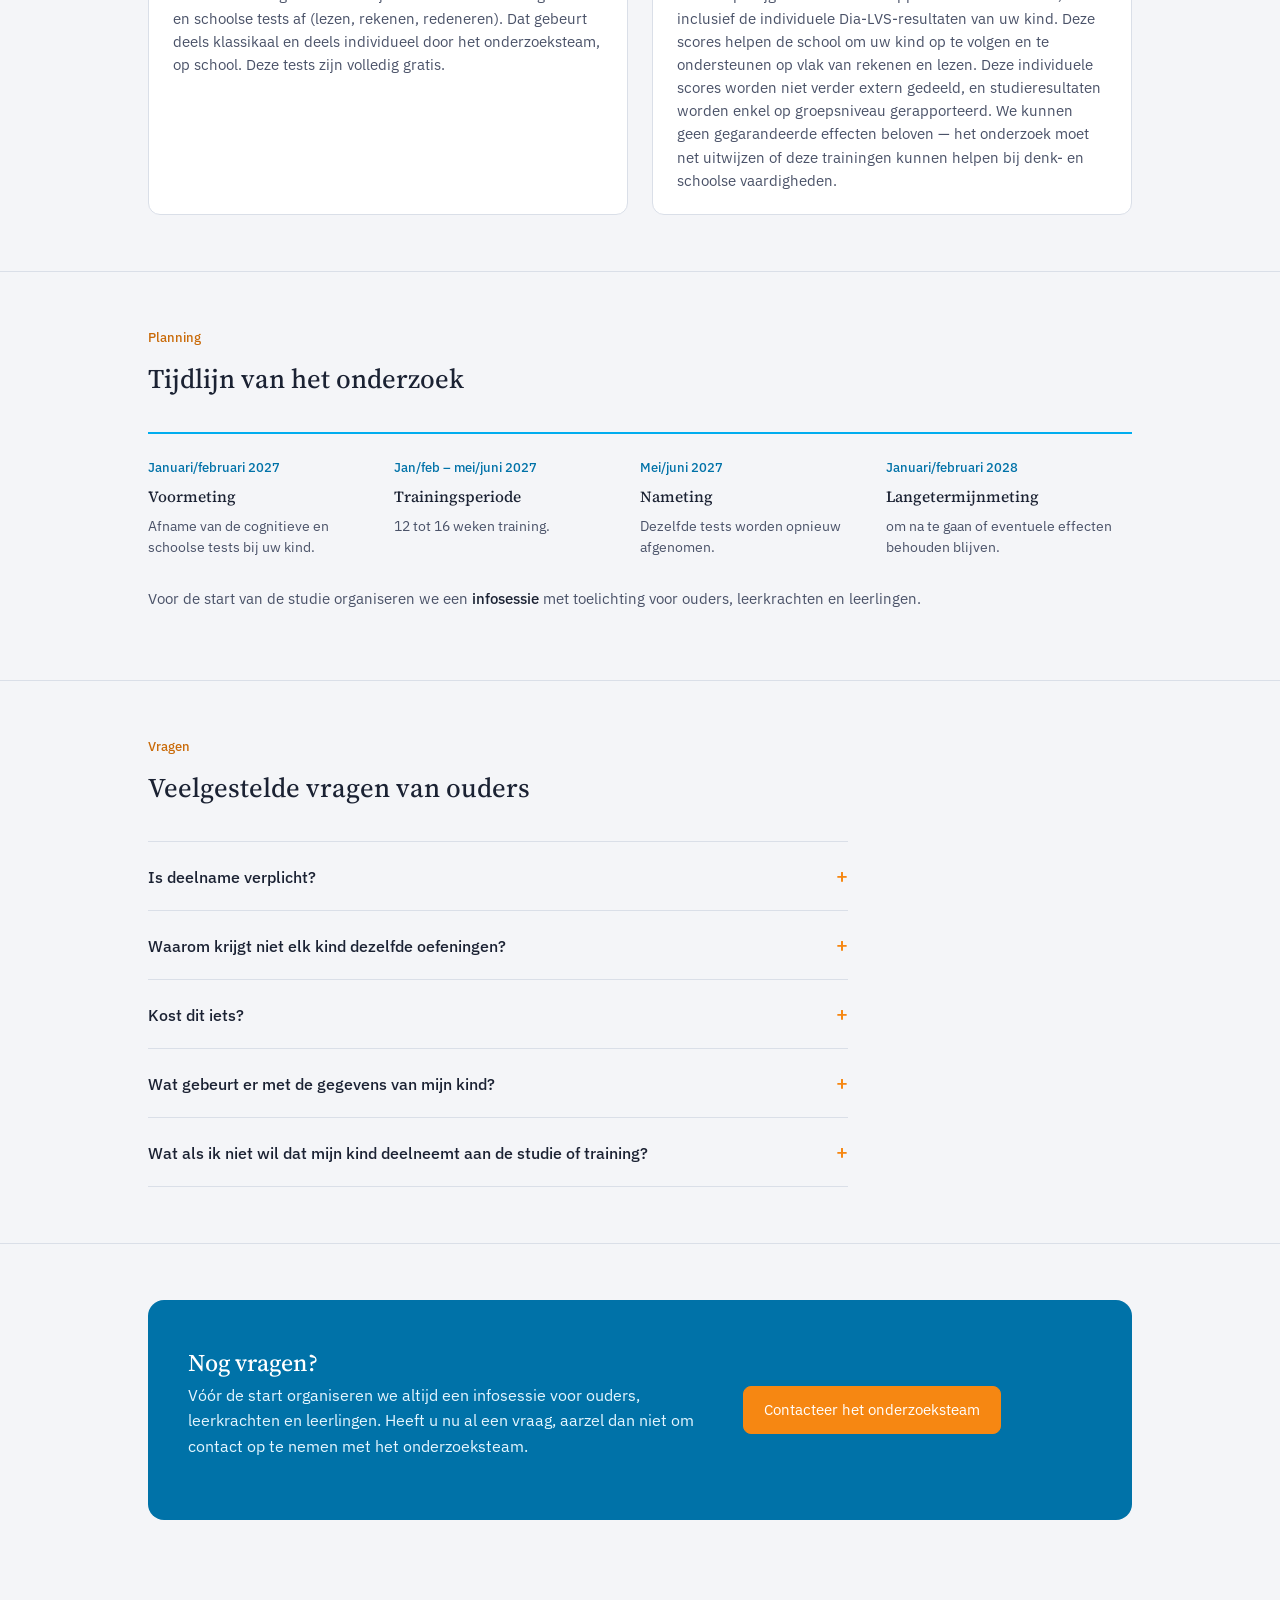
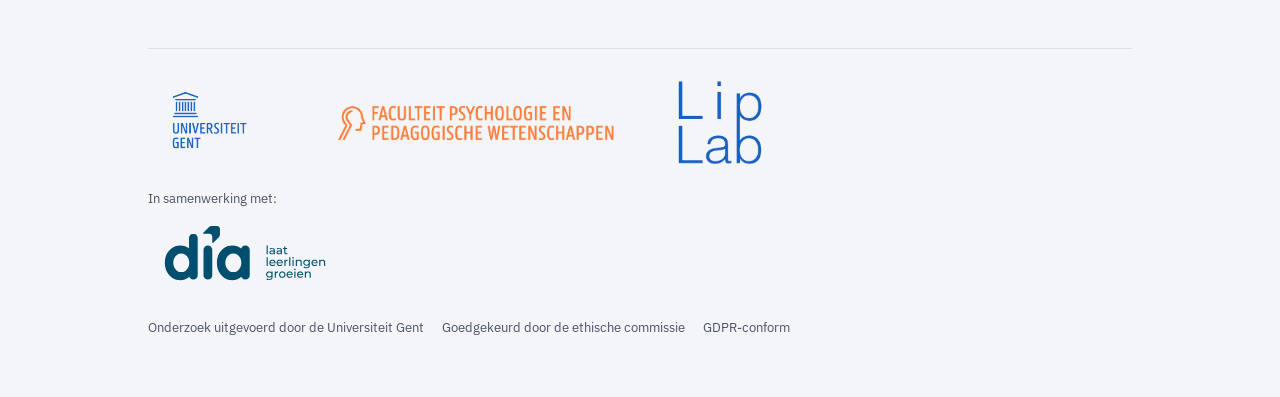
==== commit d343c223: "update" ====
--- a/ouders.html
+++ b/ouders.html
@@ -80,7 +80,7 @@
         </div>
         <div class="info-card">
           <h3>Wat u te horen krijgt</h3>
-          <p>Na afloop krijgt de school een rapport met de resultaten, inclusief de individuele Dia-LVS-resultaten van uw kind. Deze scores helpen de school om uw kind op te volgen en te ondersteunen op vlak van rekenen en lezen. We kunnen geen gegarandeerde effecten beloven — het onderzoek moet net uitwijzen of deze trainingen kunnen helpen bij denk- en schoolse vaardigheden.</p>
+          <p>Na afloop krijgt de school een rapport met de resultaten, inclusief de individuele Dia-LVS-resultaten van uw kind. Deze scores helpen de school om uw kind op te volgen en te ondersteunen op vlak van rekenen en lezen. Deze individuele scores worden niet verder extern gedeeld, en studieresultaten worden enkel op groepsniveau gerapporteerd. We kunnen geen gegarandeerde effecten beloven — het onderzoek moet net uitwijzen of deze trainingen kunnen helpen bij denk- en schoolse vaardigheden.</p>
         </div>
       </div>
     </div>
@@ -139,7 +139,7 @@
         </details>
         <details class="faq-item">
           <summary>Wat gebeurt er met de gegevens van mijn kind?</summary>
-          <p class="faq-a">De gegevens van uw kind worden vertrouwelijk behandeld en volgens de GDPR-richtlijnen verwerkt. De gegevens worden geanonimiseerd, waardoor ze niet meer rechtstreeks aan uw kind kunnen worden gekoppeld. Resultaten worden alleen op groepsniveau gerapporteerd, zodat individuele kinderen niet herkenbaar zijn. Het onderzoek werd goedgekeurd door de ethische commissie van de universiteit.</p>
+          <p class="faq-a">De gegevens van uw kind worden vertrouwelijk behandeld en volgens de GDPR-richtlijnen verwerkt. De gegevens worden geanonimiseerd, waardoor ze niet meer rechtstreeks aan uw kind kunnen worden gekoppeld. Enige uitzondering: de school ontvangt ook de individuele Dia-LVS-resultaten van uw eigen kind — net zoals bij een gewone testafname op school — zodat de leerkracht uw kind kan opvolgen en ondersteunen op vlak van rekenen en lezen. Studieresultaten worden alleen op groepsniveau gerapporteerd, zodat individuele kinderen niet herkenbaar zijn. Het onderzoek werd goedgekeurd door de ethische commissie van de universiteit.</p>
         </details>
         <details class="faq-item">
           <summary>Wat als ik niet wil dat mijn kind deelneemt aan de studie of training?</summary>
